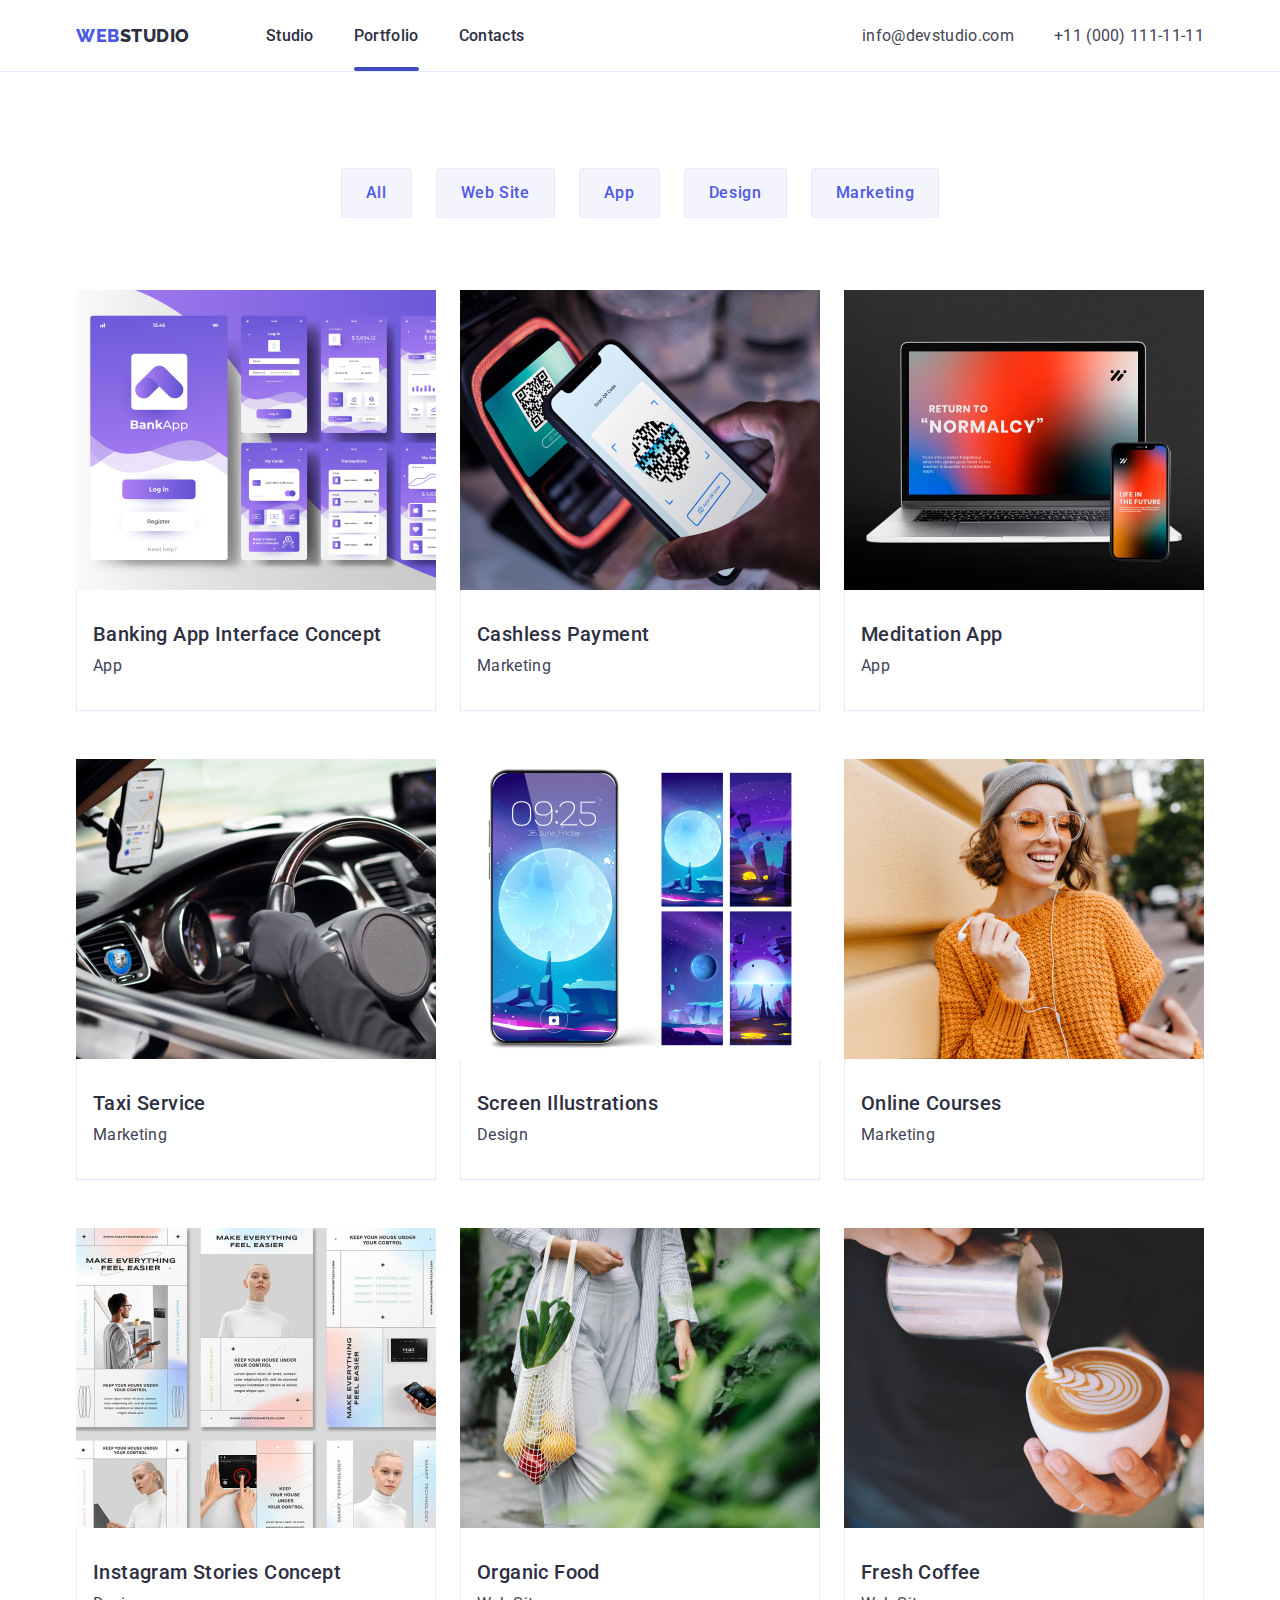
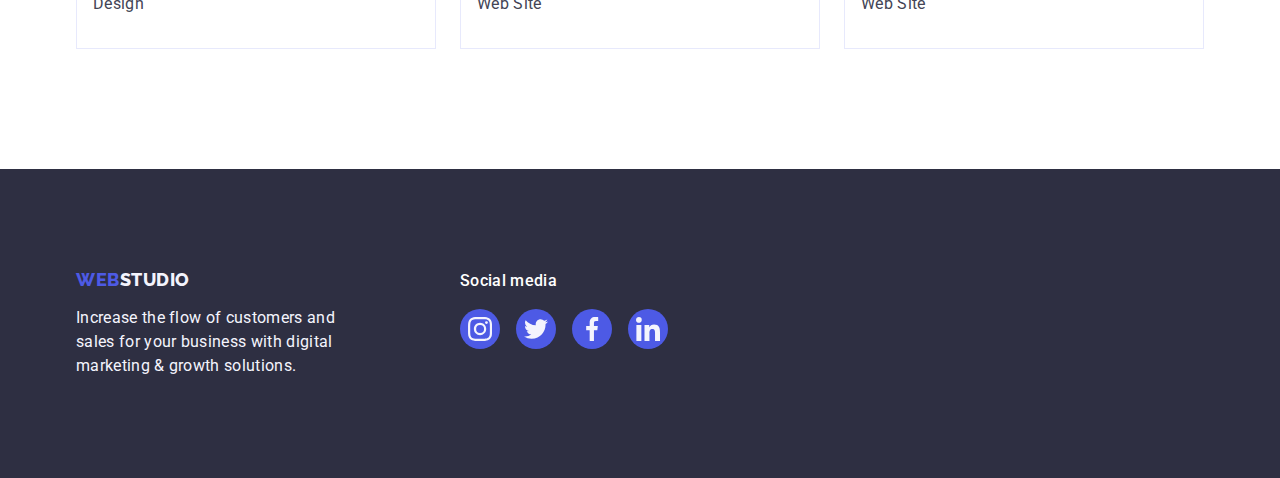
==== portfolio.html @ 5b9ab935 "Initial commit" ====
<!DOCTYPE html>
<html lang="en">
  <head>
    <meta charset="UTF-8" />
    <meta http-equiv="X-UA-Compatible" content="IE=edge" />
    <meta name="viewport" content="width=device-width, initial-scale=1.0" />
    <title>WebStudio</title>

    <!--підключення гугл шрифта https://fonts.google.com/-->
    <link rel="preconnect" href="https://fonts.googleapis.com" />
    <link rel="preconnect" href="https://fonts.gstatic.com" crossorigin />
    <link
      href="https://fonts.googleapis.com/css2?family=Raleway:wght@800&family=Roboto:wght@400;500;700;900&family=Tangerine:wght@700&display=swap"
      rel="stylesheet"
    />
    <!-- Підключаємо нормалізатор -->
    <link
      rel="stylesheet"
      href="node_modules/modern-normalize/modern-normalize.css"
    />

    <link rel="stylesheet" href="./css/styles.css" />
  </head>

  <body>
    <!-- TOP LINE -->
    <header class="header">
      <div class="container header-container">
        <nav class="header-logo link">
          <a
            href="./index.html"
            class="header-logo-web styles-logo styles-logo link header-address"
            >Web<span class="header-logo-studio styles-logo">Studio</span></a
          >
          <ul class="header-list list">
            <li><a href="./index.html" class="header-item link">Studio</a></li>
            <li>
              <a href="./portfolio.html" class="header-item activ-page link"
                >Portfolio</a
              >
            </li>
            <li><a href="" class="header-item link">Contacts</a></li>
          </ul>
        </nav>
        <address class="header-address">
          <ul class="list header-contact">
            <li>
              <a href="mailto:info@devstudio.com" class="header-mail link"
                >info@devstudio.com</a
              >
            </li>
            <li>
              <a href="tel:+110001111111" class="header-mail link"
                >+11 (000) 111-11-11</a
              >
            </li>
          </ul>
        </address>
      </div>
    </header>

    <main>
      <section class="portfolio-section list">
        <div class="container portfolio">
          <h1 hidden class="filter">Portfolio page</h1>

          <ul class="filter-list list">
            <li class="filter-item">
              <button type="button" class="filter-btn">All</button>
            </li>
            <li class="filter-item">
              <button type="button" class="filter-btn">Web Site</button>
            </li>
            <li class="filter-item">
              <button type="button" class="filter-btn">App</button>
            </li>
            <li class="filter-item">
              <button type="button" class="filter-btn">Design</button>
            </li>
            <li class="filter-item">
              <button type="button" class="filter-btn">Marketing</button>
            </li>
          </ul>

          <ul class="category-list list">
            <li class="category-item">
              <a href="#" class="category-item-photo link">
                <div class="overlay-category">
                  <img
                    src="./images/images-portfolio/blok1/phono1-banking-app.jpg"
                    alt="banking app"
                    width="360"
                    height="300"
                  />
                  <p class="overlay-category-text">
                    14 Stylish and User-Friendly App Design Concepts · Task
                    Manager App · Calorie Tracker App · Exotic Fruit Ecommerce
                    App · Cloud Storage App
                  </p>
                </div>
                <div class="portfolio-titl-img overlay-portfolio-titl">
                  <h2 class="category-titl">Banking App Interface Concept</h2>
                  <p class="category-text main-text">App</p>
                </div>
              </a>
            </li>
            <li class="category-item">
              <a href="#" class="category-item-photo link">
                <div class="overlay-category">
                  <img
                    src="./images/images-portfolio/blok1/photo2-cashless-payment.jpg"
                    alt="cashless payment"
                    width="360"
                    height="300"
                  />
                  <p class="overlay-category-text">
                    14 Stylish and User-Friendly App Design Concepts · Task
                    Manager App · Calorie Tracker App · Exotic Fruit Ecommerce
                    App · Cloud Storage App
                  </p>
                </div>
                <div class="portfolio-titl-img">
                  <h2 class="category-titl">Cashless Payment</h2>
                  <p class="category-text main-text">Marketing</p>
                </div>
              </a>
            </li>
            <li class="category-item">
              <a href="#" class="category-item-photo link"
                ><div class="overlay-category">
                  <img
                    src="./images/images-portfolio/blok1/photo3-meditation-app.jpg"
                    alt="meditation app"
                    width="360"
                    height="300"
                  />
                  <p class="overlay-category-text">
                    14 Stylish and User-Friendly App Design Concepts · Task
                    Manager App · Calorie Tracker App · Exotic Fruit Ecommerce
                    App · Cloud Storage App
                  </p>
                </div>
                <div class="portfolio-titl-img">
                  <h2 class="category-titl">Meditation App</h2>
                  <p class="category-text main-text">App</p>
                </div>
              </a>
            </li>

            <li class="category-item">
              <a href="#" class="category-item-photo link"
                ><div class="overlay-category">
                  <img
                    src="./images/images-portfolio/blok2/photo1-taxi-service.jpg"
                    alt="taxi service"
                    width="360"
                    height="300"
                  />
                  <p class="overlay-category-text">
                    14 Stylish and User-Friendly App Design Concepts · Task
                    Manager App · Calorie Tracker App · Exotic Fruit Ecommerce
                    App · Cloud Storage App
                  </p>
                </div>
                <div class="portfolio-titl-img">
                  <h2 class="category-titl">Taxi Service</h2>
                  <p class="category-text main-text">Marketing</p>
                </div>
              </a>
            </li>
            <li class="category-item">
              <a href="#" class="category-item-photo link"
                ><div class="overlay-category">
                  <img
                    src="./images/images-portfolio/blok2/photo2-screen-illustrations.jpg"
                    alt="screen illustrations"
                    width="360"
                    height="300"
                  />
                  <p class="overlay-category-text">
                    14 Stylish and User-Friendly App Design Concepts · Task
                    Manager App · Calorie Tracker App · Exotic Fruit Ecommerce
                    App · Cloud Storage App
                  </p>
                </div>
                <div class="portfolio-titl-img">
                  <h2 class="category-titl">Screen Illustrations</h2>
                  <p class="category-text main-text">Design</p>
                </div>
              </a>
            </li>
            <li class="category-item">
              <a href="#" class="category-item-photo link"
                ><div class="overlay-category">
                  <img
                    src="./images/images-portfolio/blok2/photo3-online-courses.jpg"
                    alt="online courses"
                    width="360"
                    height="300"
                  />
                  <p class="overlay-category-text">
                    14 Stylish and User-Friendly App Design Concepts · Task
                    Manager App · Calorie Tracker App · Exotic Fruit Ecommerce
                    App · Cloud Storage App
                  </p>
                </div>
                <div class="portfolio-titl-img">
                  <h2 class="category-titl">Online Courses</h2>
                  <p class="category-text main-text">Marketing</p>
                </div>
              </a>
            </li>
            <li class="category-item">
              <a href="#" class="category-item-photo link"
                ><div class="overlay-category">
                  <img
                    src="./images/images-portfolio/blok3/photo1-instagsam-stories-concept.jpg"
                    alt="stories concept"
                    width="360"
                    height="300"
                  />
                  <p class="overlay-category-text">
                    14 Stylish and User-Friendly App Design Concepts · Task
                    Manager App · Calorie Tracker App · Exotic Fruit Ecommerce
                    App · Cloud Storage App
                  </p>
                </div>
                <div class="portfolio-titl-img">
                  <h2 class="category-titl">Instagram Stories Concept</h2>
                  <p class="category-text main-text">Design</p>
                </div>
              </a>
            </li>
            <li class="category-item">
              <a href="#" class="category-item-photo link"
                ><div class="overlay-category">
                  <img
                    src="./images/images-portfolio/blok3/photo2-organic-food.jpg"
                    alt="organic food"
                    width="360"
                    height="300"
                  />
                  <p class="overlay-category-text">
                    14 Stylish and User-Friendly App Design Concepts · Task
                    Manager App · Calorie Tracker App · Exotic Fruit Ecommerce
                    App · Cloud Storage App
                  </p>
                </div>
                <div class="portfolio-titl-img">
                  <h2 class="category-titl">Organic Food</h2>
                  <p class="category-text main-text">Web Site</p>
                </div>
              </a>
            </li>
            <li class="category-item">
              <a href="#" class="category-item-photo link"
                ><div class="overlay-category">
                  <img
                    src="./images/images-portfolio/blok3/photo3-fresh-coffee.jpg"
                    alt="fresh coffee"
                    width="360"
                    height="300"
                  />
                  <p class="overlay-category-text">
                    14 Stylish and User-Friendly App Design Concepts · Task
                    Manager App · Calorie Tracker App · Exotic Fruit Ecommerce
                    App · Cloud Storage App
                  </p>
                </div>
                <div class="portfolio-titl-img">
                  <h2 class="category-titl">Fresh Coffee</h2>
                  <p class="category-text main-text">Web Site</p>
                </div>
              </a>
            </li>
          </ul>
        </div>
      </section>
    </main>
    <!------------------------------ Footer -->
    <footer class="footer">
      <div class="container footer-container">
        <div class="footer-logo">
          <a href="./index.html" class="footer-logo-web styles-logo link"
            >Web<span class="footer-logo-studio styles-logo">Studio </span></a
          >
          <p class="footer-text">
            Increase the flow of customers and sales for your business with
            digital marketing & growth solutions.
          </p>
        </div>
        <div class="footer-cocial">
          <h2 class="footer-cocial-media">Social media</h2>
          <ul class="footer-soc-list list">
            <li class="footer-soc-item">
              <a href="" class="footer-soc-link link"
                ><svg class="footer-soc-icon" width="24" height="24">
                  <use href="./images/icons.svg#icon-footer-instagram"></use>
                </svg>
              </a>
            </li>
            <li class="footer-soc-item">
              <a href="" class="footer-soc-link link"
                ><svg
                  class="footer-soc-icon"
                  width="24
              "
                  height="24
                  "
                >
                  <use href="./images/icons.svg#icon-footer-twitter"></use>
                </svg>
              </a>
            </li>
            <li class="footer-soc-item">
              <a href="" class="footer-soc-link link"
                ><svg
                  class="footer-soc-icon"
                  width="24
              "
                  height="24
                  "
                >
                  <use href="./images/icons.svg#icon-footer-facebook"></use>
                </svg>
              </a>
            </li>
            <li class="footer-soc-item">
              <a href="" class="footer-soc-link link"
                ><svg
                  class="footer-soc-icon"
                  width="24
              "
                  height="24
                  "
                >
                  <use href="./images/icons.svg#icon-footer-linkedin"></use>
                </svg>
              </a>
            </li>
          </ul>
        </div>
      </div>
    </footer>
  </body>
</html>
---- css/styles.css ----
*,
*::before,
*::after {
  box-sizing: border-box;
}

:root {
  --color-headings: #2e2f42;
  --button-background-color: #4d5ae5;
  --button-background-hover: #404bbf;
  --filter-btn-border: #f4f4fd;
  --color-logo-web: #4d5ae5;
  --color-logo-studio: #2e2f42;
  --color-headeritem: #2e2f42;
  --background-color-vision: #2e2f42;
  --color-text: #434455;
  --color-team-name: #ffffff;
  --color-text-footer: #f4f4fd;
  --color-card-border: #e7e9fc;
  --footer-logo-studio: #f4f4fd;
  --bg-gradient: linear-gradient(rgba(46, 47, 66, 0.7), rgba(46, 47, 66, 0.7));
  --bg-color-social-icons: #4d5ae5;
  --bg-color-social-icons-hover: #404bbf;
  --bg-footer-social-icons-hover: #31d0aa;
  --customers-color-icon: #8e8f99;
  --transition: 250ms cubic-bezier(0.4, 0, 0.2, 1);
}

p,
h1,
h2,
h3,
h4,
h5,
h6 {
  margin: 0;
}

address {
  font-style: normal;
}

img {
  display: block;
  width: 100%;
  height: auto;
}

body {
  max-width: 1440px;
  font-family: 'Roboto', sans-serif;
  font-style: normal;
  color: #434455;
  background-color: #ffffff;
  margin: 0 auto;
}

.list {
  list-style: none;
  margin: 0;
  padding: 0;
}

.link {
  text-decoration: none;
}

.container {
  max-width: 1158px;
  padding-left: 15px;
  padding-right: 15px;
  margin-left: auto;
  margin-right: auto;
}

.section {
  padding-top: 120px;
  padding-bottom: 120px;
}

/**-------------------Шаблони шрифтів-------------*/
/*стилі лого*/
.styles-logo {
  font-family: 'Raleway', sans-serif;
  font-weight: 800;
  font-size: 18px;
  line-height: 1.17;
  letter-spacing: 0.03em;
  text-transform: uppercase;
}

/* заголовок рівня h3*/

.titl-h-three {
  font-weight: 500;
  font-size: 20px;
  line-height: 1.2;
  letter-spacing: 0.02em;
  color: var(--color-headings, #2e2f42);
}

/*Описові тексти*/
.main-text {
  font-weight: 400;
  font-size: 16px;
  line-height: 1.5;
  letter-spacing: 0.02em;
  color: var(--color-text, #434455);
}

/**--------------HEADER(Top line)-------------*/
.header {
  border-bottom: 1px solid #e7e9fc;
  padding-top: 24px;
  padding-bottom: 23px;
}

.header-container {
  display: flex;
  align-items: center;
}

.header-logo {
  display: flex;
  align-items: center;
}

.header-list {
  display: flex;
  gap: 40px;
}

.header-logo-web {
  margin-right: 76px;
  color: var(--color-logo-web, #4d5ae5);
}

.header-logo-studio {
  color: var(--color-logo-studio, #2e2f42);
  margin: 0;
}

.header-address {
  margin-left: auto;
}

.header-contact {
  display: flex;
  gap: 40px;
}

.header-item {position: relative;
  font-weight: 500;
  font-size: 16px;
  line-height: 1.5;
  letter-spacing: 0.02em;
  color: var(--color-headeritem, #2e2f42);
  transition: color var(--transition);
}

.header-item:is(:hover, :focus) {
  color: #404bbf;
}

.activ-page::after{
  position: absolute;
  left: 0;
  bottom: -26px;
  content:"" ;
  display: block;
  width: 100%;
  height: 4px;
  background-color: #404BBF;
border-radius:2px;
  

}

.header-mail {
  font-weight: 400;
  font-size: 16px;
  line-height: 1.5;
  letter-spacing: 0.02em;
  color: #434455;
  transition: color var(--transition);
}

.header-mail:is(:hover, :focus) {
  color: #404bbf;
}

/**----------------Hero images+секція1----------------*/
.vision {
  padding-bottom: 0;
}

.visionhero {
  background-color: var(--background-color-vision, #2e2f42);
  padding-top: 188px;
  padding-bottom: 188px;
  background-image: var(--bg-gradient), url(../images/hero-bg-optim.jpg);
  background-repeat: no-repeat;
  background-position: center;
  background-size: cover;
}

.vision-titl {
  font-weight: 700;
  font-size: 56px;
  line-height: 1.07;
  text-align: center;
  letter-spacing: 0.02em;
  color: #ffffff;

  max-width: 496px;
  margin: auto;
}

.vision-btn {
  font-family: 'Roboto', sans-serif;
  display: block;
  padding: 16px 32px;
  margin: 48px auto 0;
  font-weight: 500;
  font-size: 16px;
  line-height: 1.5;
  color: #ffffff;
  letter-spacing: 0.04em;
  background-color: var(--button-background-color, #4d5ae5);
  cursor: pointer;
  border-radius: 4px;
  border: 0;
  transition: background-color var(--transition);
}

.vision-btn:is(:hover, :focus) {
  background-color: var(--button-background-hover, #404bbf);
}

.visionstrategy-list {
  display: flex;
  gap: 24px;
}

.visionstategy-icon {
  display: flex;
  background-color: #f4f4fd;
  border-radius: 4px;
  align-items: center;
  justify-content: center;
  height: 112px;
  margin-bottom: 8px;
}

.visionstrategy-item {
  flex-basis: calc((100% - 72px) / 4);
}

.visionstrategy-titl {
  margin-bottom: 8px;
}

/**----------------секція2------------- */

.benefits-titl {
  font-weight: 700;
  font-size: 36px;
  line-height: 1.11;
  text-align: center;
  letter-spacing: 0.02em;
  text-transform: capitalize;
  color: var(--color-headings, #2e2f42);
}

.benefits-list {
  display: flex;
  gap: 24px;
  margin-top: 72px;
}

.benefits-item {
  border: 1px solid var(--color-card-border, #e7e9fc);
}

/**------------------секція3--------------*/

.team {
  background-color: #f4f4fd;
}

.team-titl {
  font-weight: 700;
  font-size: 36px;
  line-height: 1.11;
  text-align: center;
  letter-spacing: 0.02em;
  text-transform: capitalize;
  color: var(--color-headings, #2e2f42);
  margin: auto;
  margin-bottom: 72px;
}

.team-list {
  display: flex;
  gap: 24px;
}

.team-item {
  border: 1px solid var(--color-card-border, #e7e9fc);
  border-radius: 0px 0px 4px 4px;
  box-shadow: 0px 1px 6px rgba(46, 47, 66, 0.08),
    0px 1px 1px rgba(46, 47, 66, 0.16), 0px 2px 1px rgba(46, 47, 66, 0.08);
}

.container-team-name {
  background-color: var(--color-team-name, #ffffff);
  padding: 32px 0;
  text-align: center;
}

.team-position {
  font-weight: 400;
  font-size: 16px;
  line-height: 1.5;
  letter-spacing: 0.02em;
  color: var(--color-text, #434455);
  margin-top: 8px;
  margin-bottom: 8px;
}

.team-soc-list {
  display: flex;
  justify-content: center;
  gap: 24px;
}

.team-soc-item {
  width: 40px;
  height: 40px;
}

.team-soc-link {
  width: 100%;
  height: 100%;
  border-radius: 50%;
  background-color: var(--bg-color-social-icons, #4d5ae5);
  display: flex;
  align-items: center;
  justify-content: center;
  transition: background-color var(--transition);
}

.team-soc-link:is(:hover, :focus) {
  background-color: var(--bg-color-social-icons-hover, #f4f4fd);
}

.team-soc-icon {
  fill: #f4f4fd;
}

/**-----------Секція 4--------------*/

.customers-titl {
  font-weight: 700;
  font-size: 36px;
  line-height: 1.11;
  text-align: center;
  letter-spacing: 0.02em;
  text-transform: capitalize;
  color: #2e2f42;
  margin-bottom: 72px;
}

.customers-list {
  display: flex;
  gap: 24px;
}

.customers-item {
  flex-basis: calc((100% - 120px) / 6);
  height: 88px;
}

.customs-icon {
  fill: currentColor;
  transition: fill var(--transition);
}

.customers-item:hover .customs-icon {
  fill: #404bbf;
}

.customers-icon-link {
  width: 100%;
  height: 100%;
  display: flex;
  align-items: center;
  justify-content: center;
  border: 1px solid #8e8f99;
  border-radius: 4px;
  color: var(--customers-color-icon, #8e8f99);
  transition: border-color var(--transition);
}

.customers-icon-link:is(:hover, :focus) {
  border-color: #404bbf;
}

/**-----------Footer--------------*/
.footer {
  /*font-family: */
  background-color: var(--background-color-vision, #2e2f42);
  padding-top: 100px;
  padding-bottom: 100px;
}

.footer-container {
  display: flex;
  align-items: start;
  gap: 120px;
}

.footer-logo-web {
  color: var(--color-logo-web, #4d5ae5);
}

.footer-logo-studio {
  color: var(--footer-logo-studio, #f4f4fd);
}

.footer-text {
  font-weight: 400;
  font-size: 16px;
  line-height: 1.5;
  letter-spacing: 0.02em;
  color: var(--color-text-footer, #f4f4fd);
  margin-top: 16px;
}

.footer-logo {
  max-width: 264px;
}

.footer-cocial {
  max-width: 208px;

  /* margin-left: 120px;
  margin-top: 0; */
}

.footer-cocial-media {
  font-weight: 500;
  font-size: 16px;
  line-height: 1.5;
  letter-spacing: 0.02em;
  color: #ffffff;
  margin-bottom: 16px;
}

.footer-soc-list {
  display: flex;
  /* justify-content: center; */
  gap: 16px;
}

.footer-soc-item {
  width: 40px;
  height: 40px;
}

.footer-soc-link {
  width: 100%;
  height: 100%;
  border-radius: 50%;
  background-color: var(--bg-color-social-icons, #4d5ae5);
  display: flex;
  align-items: center;
  justify-content: center;
  transition: background-color var(--transition);
}

.footer-soc-link:is(:hover, :focus) {
  background-color: var(--bg-footer-social-icons-hover, #31d0aa);
}

.footer-soc-icon {
  fill: #f4f4fd;
}

/**-------------Сторінка портфоліо--------------*/

.portfolio-section {
  padding-top: 96px;
  padding-bottom: 120px;
}

.filter-list {
  display: flex;
  justify-content: center;
  gap: 24px;
}

.filter-btn {
  font-family: inherit;
  font-weight: 500;
  font-size: 16px;
  line-height: 1.5;
  display: block;
  letter-spacing: 0.04em;
  color: #4d5ae5;
  background-color: var(--filter-btn-border, #f4f4fd);
  cursor: pointer;
  border: 1px solid var(--color-card-border, #e7e9fc);
  border-radius: 4px;
  padding: 12px 24px;
  transition: color var(--transition), background-color var(--transition),
    border-color var(--transition), box-shadow var(--transition);
}

.filter-btn:is(:hover, :focus) {
  color: #ffffff;
  background-color: var(--button-background-color, #404bbf);
  border-color: var(--button-background-color, #404bbf);
  box-shadow: 0px 3px 1px rgba(0, 0, 0, 0.1), 0px 2px 1px rgba(0, 0, 0, 0.08),
    0px 2px 2px rgba(0, 0, 0, 0.12);
}

.category-list {
  display: flex;
  flex-wrap: wrap;
  /* gap: 48px 24px;   */
  margin-top: 72px;
  row-gap: 48px;
  column-gap: 24px;
}

.category-item {
  flex-basis: calc((100% - 48px) / 3);
}

.category-item-photo {
  display: block;
  transition: box-shadow var(--transition);
}

.category-item-photo:is(:hover, :focus) {
  box-shadow: 0px 1px 6px rgba(46, 47, 66, 0.08),
    0px 1px 1px rgba(46, 47, 66, 0.16), 0px 2px 1px rgba(46, 47, 66, 0.08);
}

.category-titl {
  font-weight: 500;
  font-size: 20px;
  line-height: 1.2;
  letter-spacing: 0.02em;
  color: var(--color-headings, #2e2f42);
  margin: auto;

  text-align: left;
}

.category-text {
  margin: auto;
  margin-top: 8px;
  text-align: left;
}

.overlay-category {
  position: relative;
  overflow: hidden;
}

.overlay-category-text {
  position: absolute;
  left: 0;
  top: 0;
  width: 100%;
  height: 100%;
  padding: 40px 32px 164px 32px;
  overflow: auto;
  transform: translate(0, 100%);
  transition: transform var(--transition);

  font-weight: 400;
  font-size: 16px;
  line-height: 1.5;
  letter-spacing: 0.02em;
  color: #f4f4fd;
  background-color: #4d5ae5;
}

.category-item-photo:is(:hover, :focus) .overlay-category-text {
  transform: translate(0, 0);
}

.portfolio-titl-img {
  padding-top: 32px;
  padding-left: 16px;
  padding-bottom: 32px;
  border: 1px solid var(--color-card-border, #e7e9fc);
  border-top: none;
}

/**-------------Modal Window--------------*/

.modal-box {
  position: fixed;
  top: 0;
  left: 0;
  width: 100%;
  height: 100%;
  z-index: 100;
  background: rgba(46, 47, 66, 0.4);
  transition: opacity var(--transition), visibility var(--transition) ;
}

.modal-box.is-hidden{
  opacity: 0;
  visibility: hidden;
  pointer-events: none;
}

.modal-window {
  position: absolute;
     top: 50%;
    left: 50%;
    transform: translate(-50% ,-50%);

  width: 408px;
  height: 576px;
  
  
  background: #fcfcfc;
  box-shadow: 0px 1px 1px rgba(0, 0, 0, 0.14), 0px 1px 3px rgba(0, 0, 0, 0.12),
    0px 2px 1px rgba(0, 0, 0, 0.2);
  border-radius: 4px;
}

.modal-button {
  position: absolute;
  top: 24px;
  right: 24px;
  display: flex;
  justify-content: center;
  align-items: center;


  width: 24px;
  height: 24px;
  padding: 0;
  background: #E7E9FC;
    border: 1px solid rgba(0, 0, 0, 0.1);
    border-radius: 50%;
    transition: background-color var(--transition);}

.modal-button:is(:hover,:focus){ background-color:var(--button-background-hover, #404BBF);}
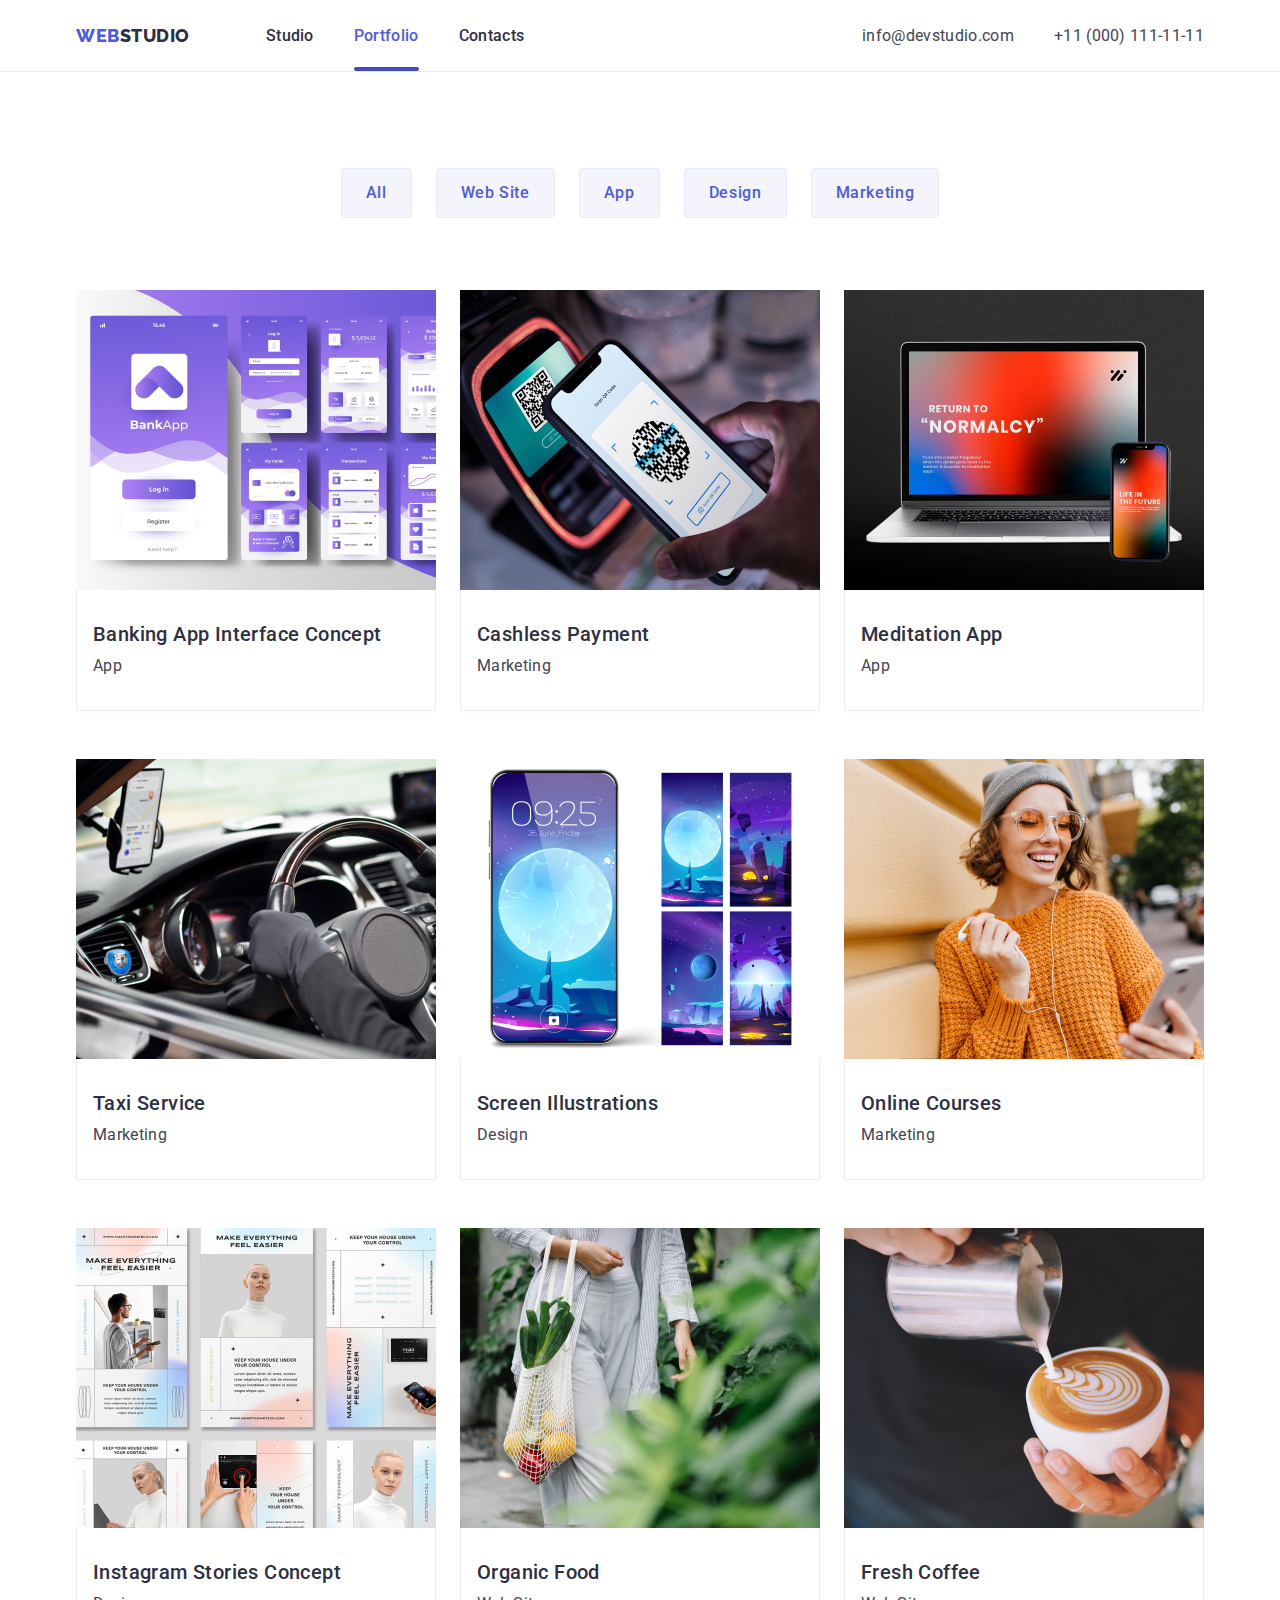
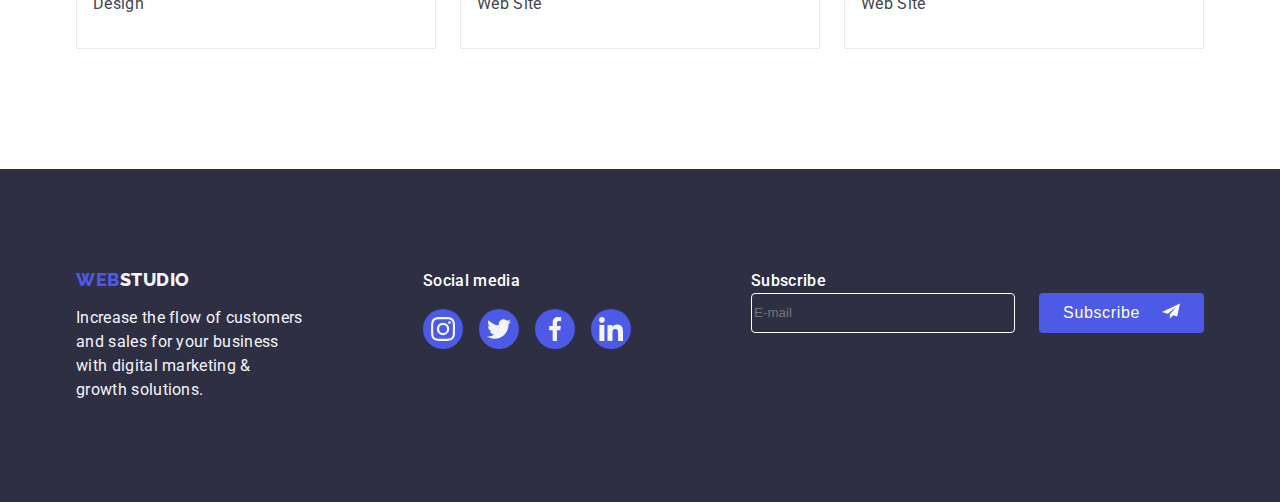
==== commit 67f782b9: "w4" ====
--- a/portfolio.html
+++ b/portfolio.html
@@ -279,68 +279,61 @@
     </main>
     <!------------------------------ Footer -->
     <footer class="footer">
-      <div class="container footer-container">
-        <div class="footer-logo">
-          <a href="./index.html" class="footer-logo-web styles-logo link"
-            >Web<span class="footer-logo-studio styles-logo">Studio </span></a
-          >
-          <p class="footer-text">
-            Increase the flow of customers and sales for your business with
-            digital marketing & growth solutions.
-          </p>
-        </div>
-        <div class="footer-cocial">
-          <h2 class="footer-cocial-media">Social media</h2>
-          <ul class="footer-soc-list list">
-            <li class="footer-soc-item">
-              <a href="" class="footer-soc-link link"
-                ><svg class="footer-soc-icon" width="24" height="24">
-                  <use href="./images/icons.svg#icon-footer-instagram"></use>
-                </svg>
-              </a>
-            </li>
-            <li class="footer-soc-item">
-              <a href="" class="footer-soc-link link"
-                ><svg
-                  class="footer-soc-icon"
-                  width="24
-              "
-                  height="24
-                  "
-                >
-                  <use href="./images/icons.svg#icon-footer-twitter"></use>
-                </svg>
-              </a>
-            </li>
-            <li class="footer-soc-item">
-              <a href="" class="footer-soc-link link"
-                ><svg
-                  class="footer-soc-icon"
-                  width="24
-              "
-                  height="24
-                  "
-                >
-                  <use href="./images/icons.svg#icon-footer-facebook"></use>
-                </svg>
-              </a>
-            </li>
-            <li class="footer-soc-item">
-              <a href="" class="footer-soc-link link"
-                ><svg
-                  class="footer-soc-icon"
-                  width="24
-              "
-                  height="24
-                  "
-                >
-                  <use href="./images/icons.svg#icon-footer-linkedin"></use>
-                </svg>
-              </a>
-            </li>
-          </ul>
+    <div class="container footer-container">
+      <div class="footer-logo">
+        <a href="./index.html" class="footer-logo-web styles-logo link">Web<span
+            class="footer-logo-studio styles-logo">Studio </span></a>
+        <p class="footer-text">
+          Increase the flow of customers and sales for your business with
+          digital marketing & growth solutions.
+        </p>
+      </div>
+      <div class="footer-cocial">
+        <p class="footer-cocial-media">Social media</p>
+        <ul class="footer-soc-list list">
+          <li class="footer-soc-item">
+            <a href="" class="footer-soc-link link"><svg class="footer-soc-icon" width="24" height="24">
+                <use href="./images/icons.svg#icon-footer-instagram"></use>
+              </svg>
+            </a>
+          </li>
+          <li class="footer-soc-item">
+            <a href="" class="footer-soc-link link"><svg class="footer-soc-icon" width="24
+            " height="24
+                ">
+                <use href="./images/icons.svg#icon-footer-twitter"></use>
+              </svg>
+            </a>
+          </li>
+          <li class="footer-soc-item">
+            <a href="" class="footer-soc-link link"><svg class="footer-soc-icon" width="24
+            " height="24
+                ">
+                <use href="./images/icons.svg#icon-footer-facebook"></use>
+              </svg>
+            </a>
+          </li>
+          <li class="footer-soc-item">
+            <a href="" class="footer-soc-link link"><svg class="footer-soc-icon" width="24
+            " height="24
+                ">
+                <use href="./images/icons.svg#icon-footer-linkedin"></use>
+              </svg>
+            </a>
+          </li>
+        </ul>
+      </div>
+
+      <div class="footer-subscribe">
+        <label for="subscribe-name" class="subscribe-text">Subscribe
+          <input type="text" name="subscribe-name" id="subscribe-name" class="subscribe-input"
+            placeholder="E-mail" /></label>
+        <div class="footer-buton-subscribe-wrap"> <button type="submit" class="button-subscribe">Subscribe</button>
+          <svg class="subscribe-icon " width="18px" height="18px">
+            <use href="./images/icons.svg#icon-subscribe-footer"></use>
+          </svg>
         </div>
       </div>
-    </footer>
+  </footer>
   </body>
 </html>
--- a/css/styles.css
+++ b/css/styles.css
@@ -149,7 +149,8 @@
   gap: 40px;
 }
 
-.header-item {position: relative;
+.header-item {
+  position: relative;
   font-weight: 500;
   font-size: 16px;
   line-height: 1.5;
@@ -159,21 +160,23 @@
 }
 
 .header-item:is(:hover, :focus) {
-  color: #404bbf;
-}
-
-.activ-page::after{
+  color: var(--button-background-hover);
+}
+
+.activ-page {
+  color: var(--bg-color-social-icons);
+}
+
+.activ-page::after {
   position: absolute;
   left: 0;
   bottom: -26px;
-  content:"" ;
+  content: '';
   display: block;
   width: 100%;
   height: 4px;
-  background-color: #404BBF;
-border-radius:2px;
-  
-
+  background-color: #404bbf;
+  border-radius: 2px;
 }
 
 .header-mail {
@@ -487,6 +490,62 @@
   fill: #f4f4fd;
 }
 
+.footer-subscribe {
+  display: flex;
+  gap: 24px;
+}
+
+.subscribe-text {
+  display: flex;
+  flex-direction: column;
+  font-weight: 500;
+  font-size: 16px;
+  line-height: 1.5;
+  letter-spacing: 0.02em;
+  color: #ffffff;
+}
+
+.subscribe-input {
+  width: 264px;
+  height: 40px;
+  background: #2e2f42;
+  color: #ffffff;
+  border: 1px solid #ffffff;
+  border-radius: 4px;
+}
+
+.button-subscribe {
+  display: flex;
+  cursor: pointer;
+  border: 0;
+  padding: 8px 64px 8px 24px;
+  font-weight: 500;
+  font-size: 16px;
+  line-height: 1.5;
+  letter-spacing: 0.04em;
+  color: #ffffff;
+  background: #4d5ae5;
+  border-radius: 4px;
+  transition: background-color var(--transition);
+}
+
+.button-subscribe:is(:hover, :focus) {
+  background-color: var(--button-background-hover, #404bbf);
+}
+
+.subscribe-icon {
+  position: absolute;
+  top: 0;
+  right: 24px;
+  transform: translateY(50%);
+  color: #ffffff;
+}
+
+.footer-buton-subscribe-wrap {
+  margin-top: 24px;
+  position: relative;
+}
+
 /**-------------Сторінка портфоліо--------------*/
 
 .portfolio-section {
@@ -528,7 +587,6 @@
 .category-list {
   display: flex;
   flex-wrap: wrap;
-  /* gap: 48px 24px;   */
   margin-top: 72px;
   row-gap: 48px;
   column-gap: 24px;
@@ -576,11 +634,10 @@
   top: 0;
   width: 100%;
   height: 100%;
-  padding: 40px 32px 164px 32px;
-  overflow: auto;
+  padding: 40px 32px 0 32px;
+  /* overflow: auto; */
   transform: translate(0, 100%);
   transition: transform var(--transition);
-
   font-weight: 400;
   font-size: 16px;
   line-height: 1.5;
@@ -610,11 +667,13 @@
   width: 100%;
   height: 100%;
   z-index: 100;
+  opacity: 1;
   background: rgba(46, 47, 66, 0.4);
-  transition: opacity var(--transition), visibility var(--transition) ;
-}
-
-.modal-box.is-hidden{
+  transition: opacity var(--transition), visibility var(--transition),
+    transform var(--transition);
+}
+
+.modal-box.is-hidden {
   opacity: 0;
   visibility: hidden;
   pointer-events: none;
@@ -622,35 +681,206 @@
 
 .modal-window {
   position: absolute;
-     top: 50%;
-    left: 50%;
-    transform: translate(-50% ,-50%);
-
+  top: 50%;
+  left: 50%;
+  transform: translate(-50%, -50%) scale(1);
   width: 408px;
-  height: 576px;
-  
-  
+  height: 584px;
+  padding: 24px;
   background: #fcfcfc;
   box-shadow: 0px 1px 1px rgba(0, 0, 0, 0.14), 0px 1px 3px rgba(0, 0, 0, 0.12),
     0px 2px 1px rgba(0, 0, 0, 0.2);
   border-radius: 4px;
+  transition: transform var(--transition);
+}
+.is-hidden .modal-window {
+  transform: scale(-0.2);
 }
 
 .modal-button {
   position: absolute;
+  cursor: pointer;
   top: 24px;
   right: 24px;
   display: flex;
   justify-content: center;
   align-items: center;
-
-
   width: 24px;
   height: 24px;
   padding: 0;
-  background: #E7E9FC;
-    border: 1px solid rgba(0, 0, 0, 0.1);
-    border-radius: 50%;
-    transition: background-color var(--transition);}
-
-.modal-button:is(:hover,:focus){ background-color:var(--button-background-hover, #404BBF);}
+  background: #e7e9fc;
+  border: 1px solid rgba(0, 0, 0, 0.1);
+  border-radius: 50%;
+  transition: background-color var(--transition), fill var(--transition);
+}
+.modal-button:is(:hover, :focus) {
+  background-color: var(--button-background-hover, #404bbf);
+  fill: white;
+}
+.modal-text {
+  font-weight: 500;
+  font-size: 16px;
+  line-height: 1.5;
+  letter-spacing: 0.02em;
+  color: #2e2f42;
+  margin-top: 48px;
+  margin-bottom: 16px;
+  text-align: center;
+}
+
+.modal-contact {
+  margin-bottom: 8px;
+  height: 58px;
+}
+
+.modal-label {
+  display: block;
+  position: relative;
+  margin-bottom: 4px;
+
+  font-family: 'Roboto';
+  font-style: normal;
+  font-weight: 400;
+  font-size: 12px;
+  line-height: 1.17;
+  letter-spacing: 0.04em;
+  color: #8e8f99;
+}
+.modal-icon-wrap {
+  outline: none;
+  position: relative;
+  transition: border var(--transition), fill var(--transition);
+}
+.modal-icon-wrap:is(:hover, :focus-within) .line {
+  opacity: 1;
+}
+
+.modal-icon-wrap:is(:hover, :focus-within) {
+  outline: none;
+  fill: #4d5ae5;
+  border: 1px solid #4d5ae5;
+  border-radius: 4px;
+}
+
+.modal-input {
+  outline: none;
+  width: 100%;
+  height: 40px;
+  border: 1px solid rgba(46, 47, 66, 0.4);
+  border-radius: 4px;
+  padding: 0;
+  padding-left: 40px;
+}
+
+.line {
+  display: block;
+  position: absolute;
+  top: 50%;
+  left: 38px;
+  transform: translateY(-50%);
+
+  content: '';
+  display: block;
+
+  width: 0;
+  height: 18px;
+  border: 1.25px solid #2e2f42;
+  opacity: 0;
+}
+
+.modal-icon {
+  position: absolute;
+  top: 50%;
+  left: 16px;
+  height: 24px;
+  width: 18px;
+  transform: translateY(-50%);
+  transition: background-color var(--transition);
+}
+
+.modal-label-text {
+  display: flex;
+  flex-direction: column;
+  margin-bottom: 4px;
+  font-weight: 400;
+  font-size: 12px;
+  line-height: 1.17;
+  letter-spacing: 0.01em;
+  color: #8e8f99;
+}
+
+.modal-textarea {
+  padding-left: 16px;
+  padding-top: 8px;
+  resize: none;
+  width: 360px;
+  height: 120px;
+  border: 1px solid rgba(46, 47, 66, 0.4);
+  border-radius: 4px;
+  font-weight: 400;
+  font-size: 12px;
+  line-height: 1.17;
+  letter-spacing: 0.04em;
+  transition: border var(--transition);
+}
+
+.modal-textarea:is(:hover, :focus) {
+  outline: none;
+  fill: #4d5ae5;
+  border: 1px solid #4d5ae5;
+  border-radius: 4px;
+}
+
+.modal-contact-comment {
+  margin-bottom: 16px;
+}
+
+.modal-accpet-wrap {
+  margin-bottom: 16px;
+}
+
+.modal-accept-input {
+  width: 16px;
+  height: 16px;
+  outline: none;
+  margin: 0 8px 0 0;
+  /* transition: background-color var(--transition); */
+}
+
+.modal-accept-text {
+  font-weight: 400;
+  font-size: 12px;
+  line-height: 1.17;
+  letter-spacing: 0.04em;
+}
+
+.modal-accept {
+  font-weight: 400;
+  font-size: 12px;
+  line-height: 1.17;
+  letter-spacing: 0.04em;
+}
+
+/* .modal-accept-input:is(:hover, :focus) {
+  background-color: var(--button-background-hover, #404bbf);
+} */
+.modal-form-btn {
+  width: 169px;
+  padding: 16px 0 16px 0;
+  margin-left: 95px;
+  box-shadow: 0px 4px 4px rgba(0, 0, 0, 0.15);
+  font-weight: 500;
+  font-size: 16px;
+  line-height: 1.5;
+  color: #ffffff;
+  letter-spacing: 0.04em;
+  background-color: var(--button-background-color, #4d5ae5);
+  cursor: pointer;
+  border-radius: 4px;
+  border: 0;
+  transition: background-color var(--transition);
+}
+
+.modal-form-btn:is(:hover, :focus) {
+  background-color: var(--button-background-hover, #404bbf);
+}
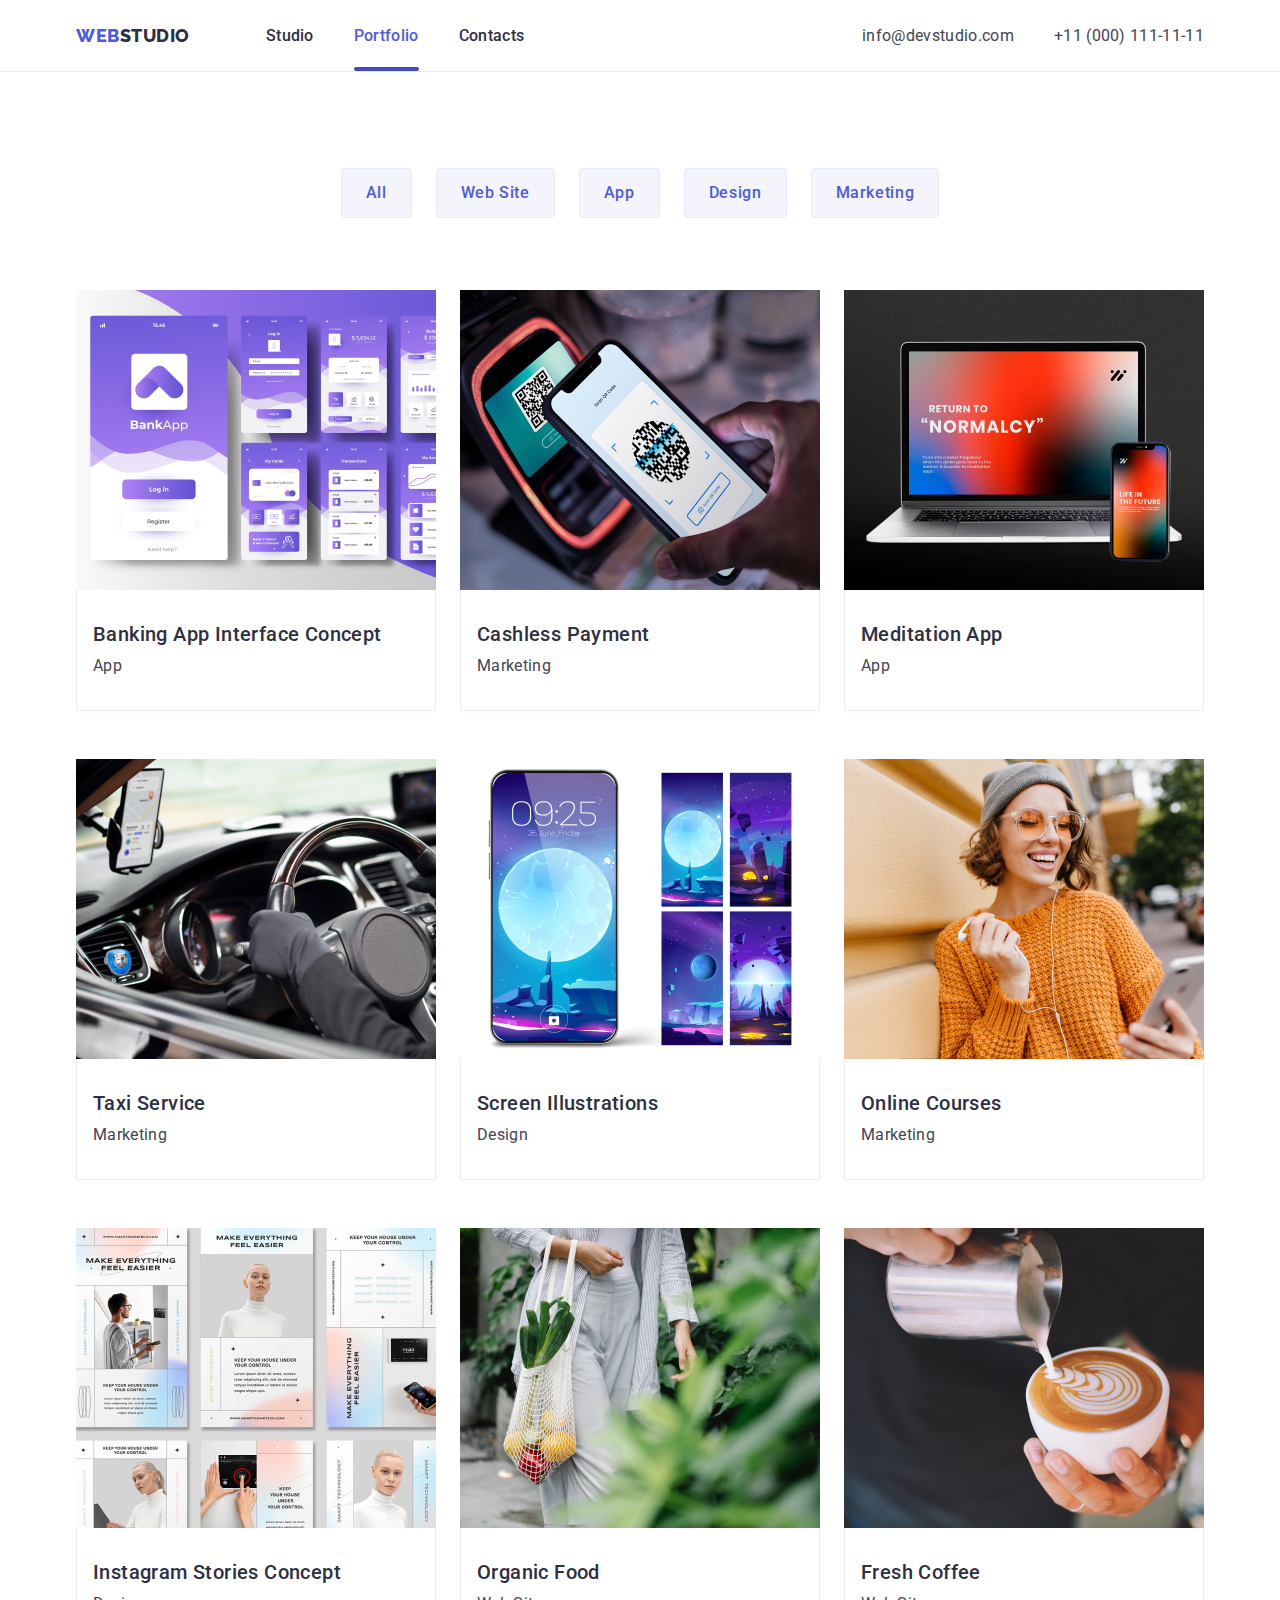
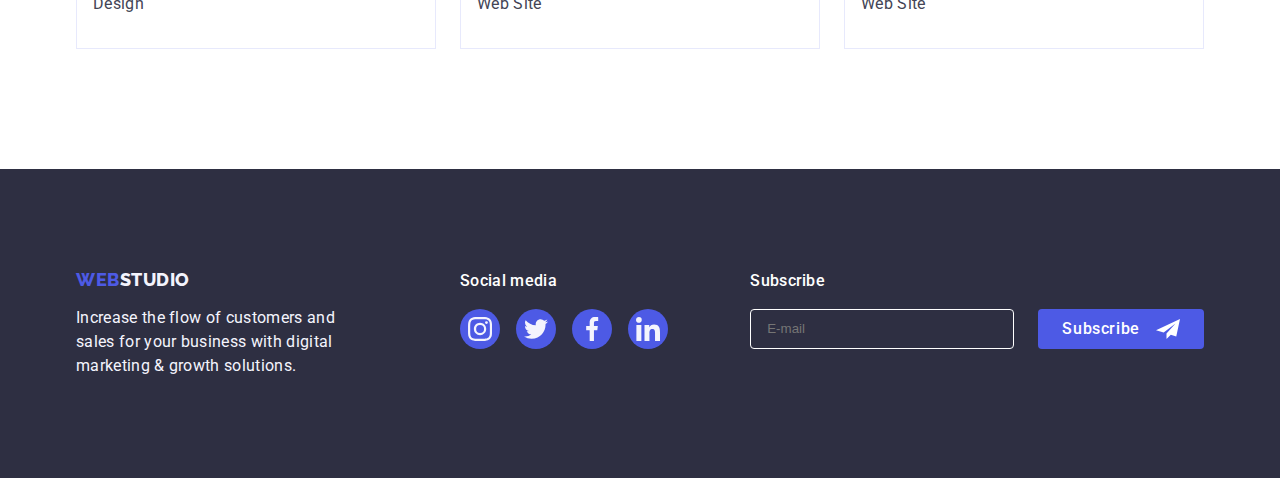
==== commit 89c2aa84: "w9" ====
--- a/portfolio.html
+++ b/portfolio.html
@@ -324,14 +324,18 @@
         </ul>
       </div>
 
-      <div class="footer-subscribe">
-        <label for="subscribe-name" class="subscribe-text">Subscribe
-          <input type="text" name="subscribe-name" id="subscribe-name" class="subscribe-input"
-            placeholder="E-mail" /></label>
-        <div class="footer-buton-subscribe-wrap"> <button type="submit" class="button-subscribe">Subscribe</button>
-          <svg class="subscribe-icon " width="18px" height="18px">
+           <div class="footer-subscribe">
+
+        <p class="subscribe-text">Subscribe</p>
+         
+        <div class="footer-buton-subscribe-wrap">
+           <input type="text" name="subscribe-name" id="subscribe-name" class="subscribe-input"
+            placeholder="E-mail" />
+          
+            <button type="submit" class="button-subscribe">Subscribe <svg class="subscribe-icon " width="24px" height="24px">
             <use href="./images/icons.svg#icon-subscribe-footer"></use>
-          </svg>
+            </svg></button>
+          
         </div>
       </div>
   </footer>
--- a/css/styles.css
+++ b/css/styles.css
@@ -420,7 +420,7 @@
 .footer-container {
   display: flex;
   align-items: start;
-  gap: 120px;
+ 
 }
 
 .footer-logo-web {
@@ -442,6 +442,7 @@
 
 .footer-logo {
   max-width: 264px;
+  margin-right: 120px;
 }
 
 .footer-cocial {
@@ -456,7 +457,7 @@
   font-size: 16px;
   line-height: 1.5;
   letter-spacing: 0.02em;
-  color: #ffffff;
+  color: var(--color-team-name, #ffffff);
   margin-bottom: 16px;
 }
 
@@ -487,44 +488,53 @@
 }
 
 .footer-soc-icon {
-  fill: #f4f4fd;
+  fill: var(--color-text-footer, #f4f4fd);
 }
 
 .footer-subscribe {
-  display: flex;
-  gap: 24px;
-}
-
-.subscribe-text {
-  display: flex;
-  flex-direction: column;
+ 
+  margin-left: auto;
+}
+
+.subscribe-text { 
+  font-family: 'Roboto';
+    font-style: normal;
+  display: block;  
+  margin-bottom: 16px;
   font-weight: 500;
   font-size: 16px;
   line-height: 1.5;
   letter-spacing: 0.02em;
-  color: #ffffff;
+  color: var(--color-team-name, #ffffff);
+ height: 24px;
+ margin-bottom: 16px;
 }
 
 .subscribe-input {
+  padding-left: 16px;
   width: 264px;
   height: 40px;
-  background: #2e2f42;
-  color: #ffffff;
-  border: 1px solid #ffffff;
+  background: var(--background-color-vision, #2e2f42);
+  color: var(--color-team-name, #ffffff);
+  border: 1px solid var(--color-team-name, #ffffff);
   border-radius: 4px;
 }
 
 .button-subscribe {
-  display: flex;
+  font-family: 'Roboto';
+    font-style: normal;
+  display: flex;
+    justify-items: center;
   cursor: pointer;
   border: 0;
-  padding: 8px 64px 8px 24px;
+  gap: 16px;
+  padding: 8px 24px;
   font-weight: 500;
   font-size: 16px;
   line-height: 1.5;
   letter-spacing: 0.04em;
-  color: #ffffff;
-  background: #4d5ae5;
+  color: var(--color-team-name, #ffffff);
+  background: var(--bg-color-social-icons, #4d5ae5);
   border-radius: 4px;
   transition: background-color var(--transition);
 }
@@ -533,17 +543,14 @@
   background-color: var(--button-background-hover, #404bbf);
 }
 
-.subscribe-icon {
-  position: absolute;
-  top: 0;
-  right: 24px;
-  transform: translateY(50%);
-  color: #ffffff;
-}
 
 .footer-buton-subscribe-wrap {
-  margin-top: 24px;
-  position: relative;
+  display: flex;
+  align-items: center;
+  justify-content: center;
+  gap: 24px;
+ 
+ 
 }
 
 /**-------------Сторінка портфоліо--------------*/
@@ -643,7 +650,7 @@
   line-height: 1.5;
   letter-spacing: 0.02em;
   color: #f4f4fd;
-  background-color: #4d5ae5;
+  background-color: var(--bg-color-social-icons, #4d5ae5);
 }
 
 .category-item-photo:is(:hover, :focus) .overlay-category-text {
@@ -685,14 +692,15 @@
   left: 50%;
   transform: translate(-50%, -50%) scale(1);
   width: 408px;
-  height: 584px;
-  padding: 24px;
+  
+  padding: 72px 24px 24px;
   background: #fcfcfc;
   box-shadow: 0px 1px 1px rgba(0, 0, 0, 0.14), 0px 1px 3px rgba(0, 0, 0, 0.12),
     0px 2px 1px rgba(0, 0, 0, 0.2);
   border-radius: 4px;
   transition: transform var(--transition);
 }
+
 .is-hidden .modal-window {
   transform: scale(-0.2);
 }
@@ -713,17 +721,19 @@
   border-radius: 50%;
   transition: background-color var(--transition), fill var(--transition);
 }
+
 .modal-button:is(:hover, :focus) {
   background-color: var(--button-background-hover, #404bbf);
   fill: white;
 }
+
 .modal-text {
+  font-family: 'Roboto';
   font-weight: 500;
   font-size: 16px;
   line-height: 1.5;
   letter-spacing: 0.02em;
-  color: #2e2f42;
-  margin-top: 48px;
+  color: #2e2f42;  
   margin-bottom: 16px;
   text-align: center;
 }
@@ -746,30 +756,38 @@
   letter-spacing: 0.04em;
   color: #8e8f99;
 }
+
 .modal-icon-wrap {
-  outline: none;
+  outline: transparent;
   position: relative;
   transition: border var(--transition), fill var(--transition);
 }
+
 .modal-icon-wrap:is(:hover, :focus-within) .line {
   opacity: 1;
 }
 
-.modal-icon-wrap:is(:hover, :focus-within) {
-  outline: none;
-  fill: #4d5ae5;
-  border: 1px solid #4d5ae5;
-  border-radius: 4px;
+.modal-icon-wrap:is(:hover, :focus-within) .modal-input {
+  border: 1px solid var(--bg-color-social-icons, #4d5ae5);
+  border-radius: 4px;
+}
+.modal-icon-wrap:is(:hover, :focus-within) .modal-icon{
+  fill: var(--bg-color-social-icons, #4d5ae5);
+}
+
+.modal-icon-wrap:is(:hover, :focus-within) .modal-icon {
+  fill: var(--bg-color-social-icons, #4d5ae5);
 }
 
 .modal-input {
-  outline: none;
+  outline: transparent;
   width: 100%;
   height: 40px;
   border: 1px solid rgba(46, 47, 66, 0.4);
   border-radius: 4px;
   padding: 0;
   padding-left: 40px;
+  transition: border var(--transition);
 }
 
 .line {
@@ -784,8 +802,9 @@
 
   width: 0;
   height: 18px;
-  border: 1.25px solid #2e2f42;
+  border: 1.25px solid var(--background-color-vision, #2e2f42);
   opacity: 0;
+  transition: border var(--transition);
 }
 
 .modal-icon {
@@ -795,7 +814,11 @@
   height: 24px;
   width: 18px;
   transform: translateY(-50%);
-  transition: background-color var(--transition);
+<<<<<<< HEAD
+  transition: fill var(--transition);
+=======
+  transition:  fill var(--transition);
+>>>>>>> abec27725d3f9f56752187b434ed020b939d709e
 }
 
 .modal-label-text {
@@ -826,8 +849,8 @@
 
 .modal-textarea:is(:hover, :focus) {
   outline: none;
-  fill: #4d5ae5;
-  border: 1px solid #4d5ae5;
+  fill: var(--bg-color-social-icons, #4d5ae5);
+  border: 1px solid var(--bg-color-social-icons, #4d5ae5);
   border-radius: 4px;
 }
 
@@ -835,31 +858,81 @@
   margin-bottom: 16px;
 }
 
+
+
+
+
+
 .modal-accpet-wrap {
   margin-bottom: 16px;
-}
-
-.modal-accept-input {
-  width: 16px;
-  height: 16px;
-  outline: none;
-  margin: 0 8px 0 0;
-  /* transition: background-color var(--transition); */
-}
-
-.modal-accept-text {
+  display: flex;
+}
+
+.modal-accept-input {}
+
+.modal-accept-label {display: flex;
+  align-items: center;justify-content: center;
+  
   font-weight: 400;
   font-size: 12px;
   line-height: 1.17;
   letter-spacing: 0.04em;
-}
-
-.modal-accept {
-  font-weight: 400;
-  font-size: 12px;
-  line-height: 1.17;
-  letter-spacing: 0.04em;
-}
+  color: #8E8F99;
+  fill: transparent; 
+} 
+
+.modal-accept-label span {
+  display: flex;
+  align-items: center;
+  justify-content: center;
+  width: 16px;
+    height: 16px; 
+    border: 1px solid rgba(46, 47, 66, 0.4);
+     border-radius: 2px;
+     margin-right: 8px;
+    }
+
+   .modal-accept-input:checked + .modal-accept-label span{
+    background: #404BBF;
+    border: 1px solid #404BBF;
+      border-radius: 2px;
+   }
+
+     .visually-hidden {
+       position: absolute;
+       width: 1px;
+       height: 1px;
+       margin: -1px;
+       border: 0;
+       padding: 0;
+       white-space: nowrap;
+       clip-path: inset(100%);
+       clip: rect(0 0 0 0);
+       overflow: hidden;
+     }
+
+
+    
+
+
+
+
+
+
+
+
+
+
+
+
+
+
+
+
+
+
+
+
 
 /* .modal-accept-input:is(:hover, :focus) {
   background-color: var(--button-background-hover, #404bbf);
@@ -883,4 +956,4 @@
 
 .modal-form-btn:is(:hover, :focus) {
   background-color: var(--button-background-hover, #404bbf);
-}
+}